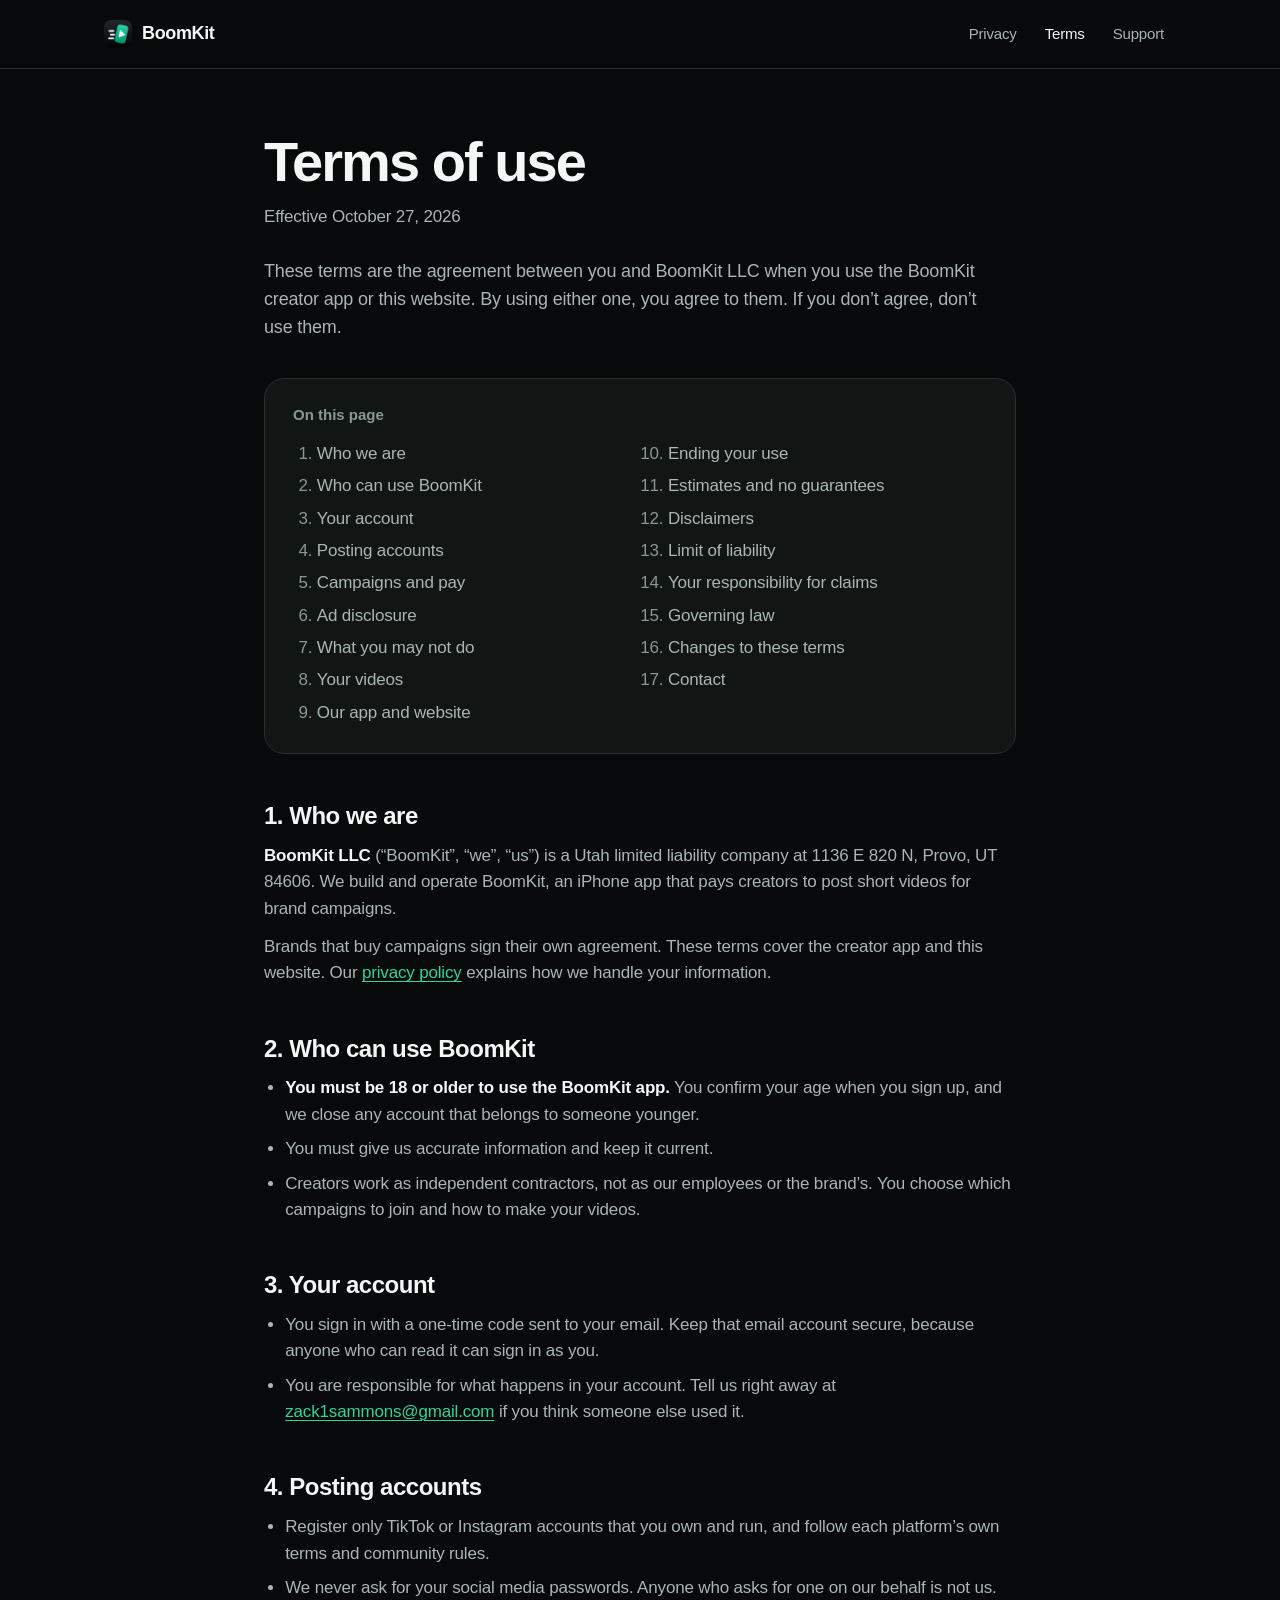
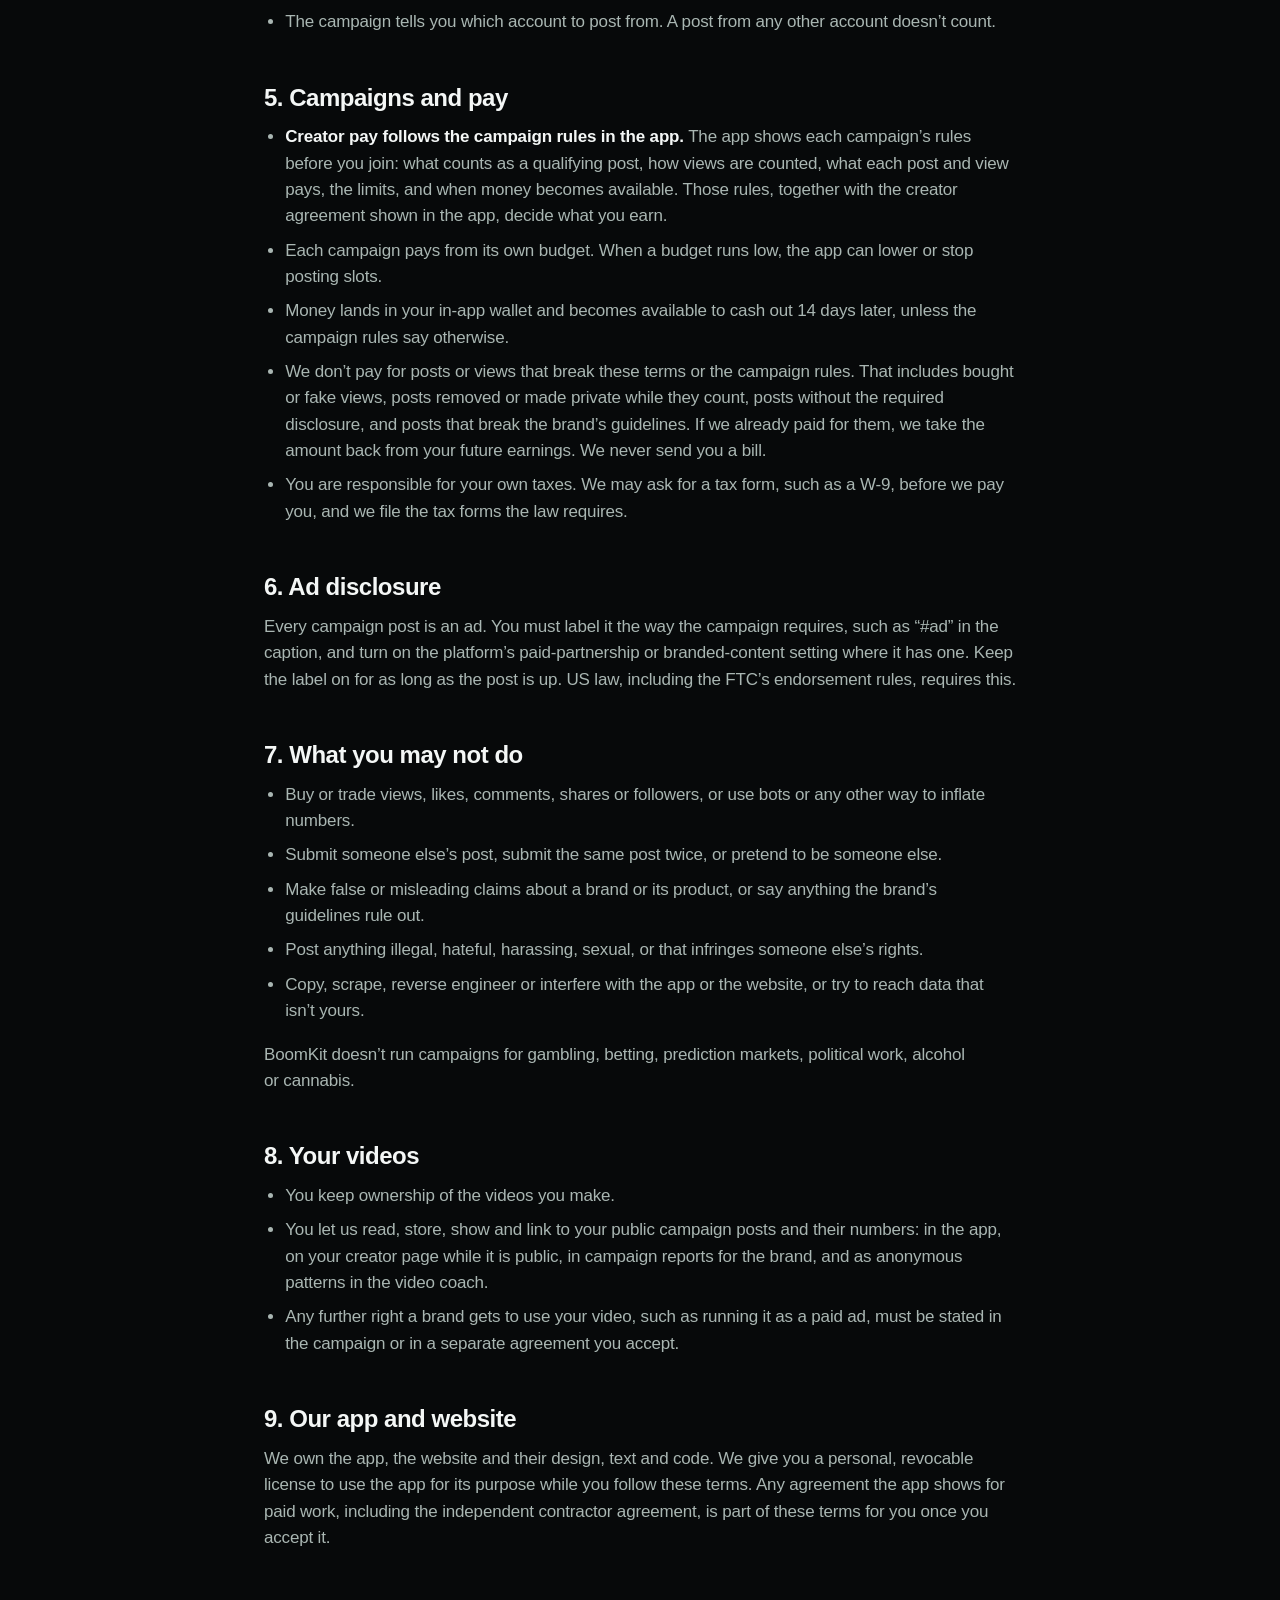
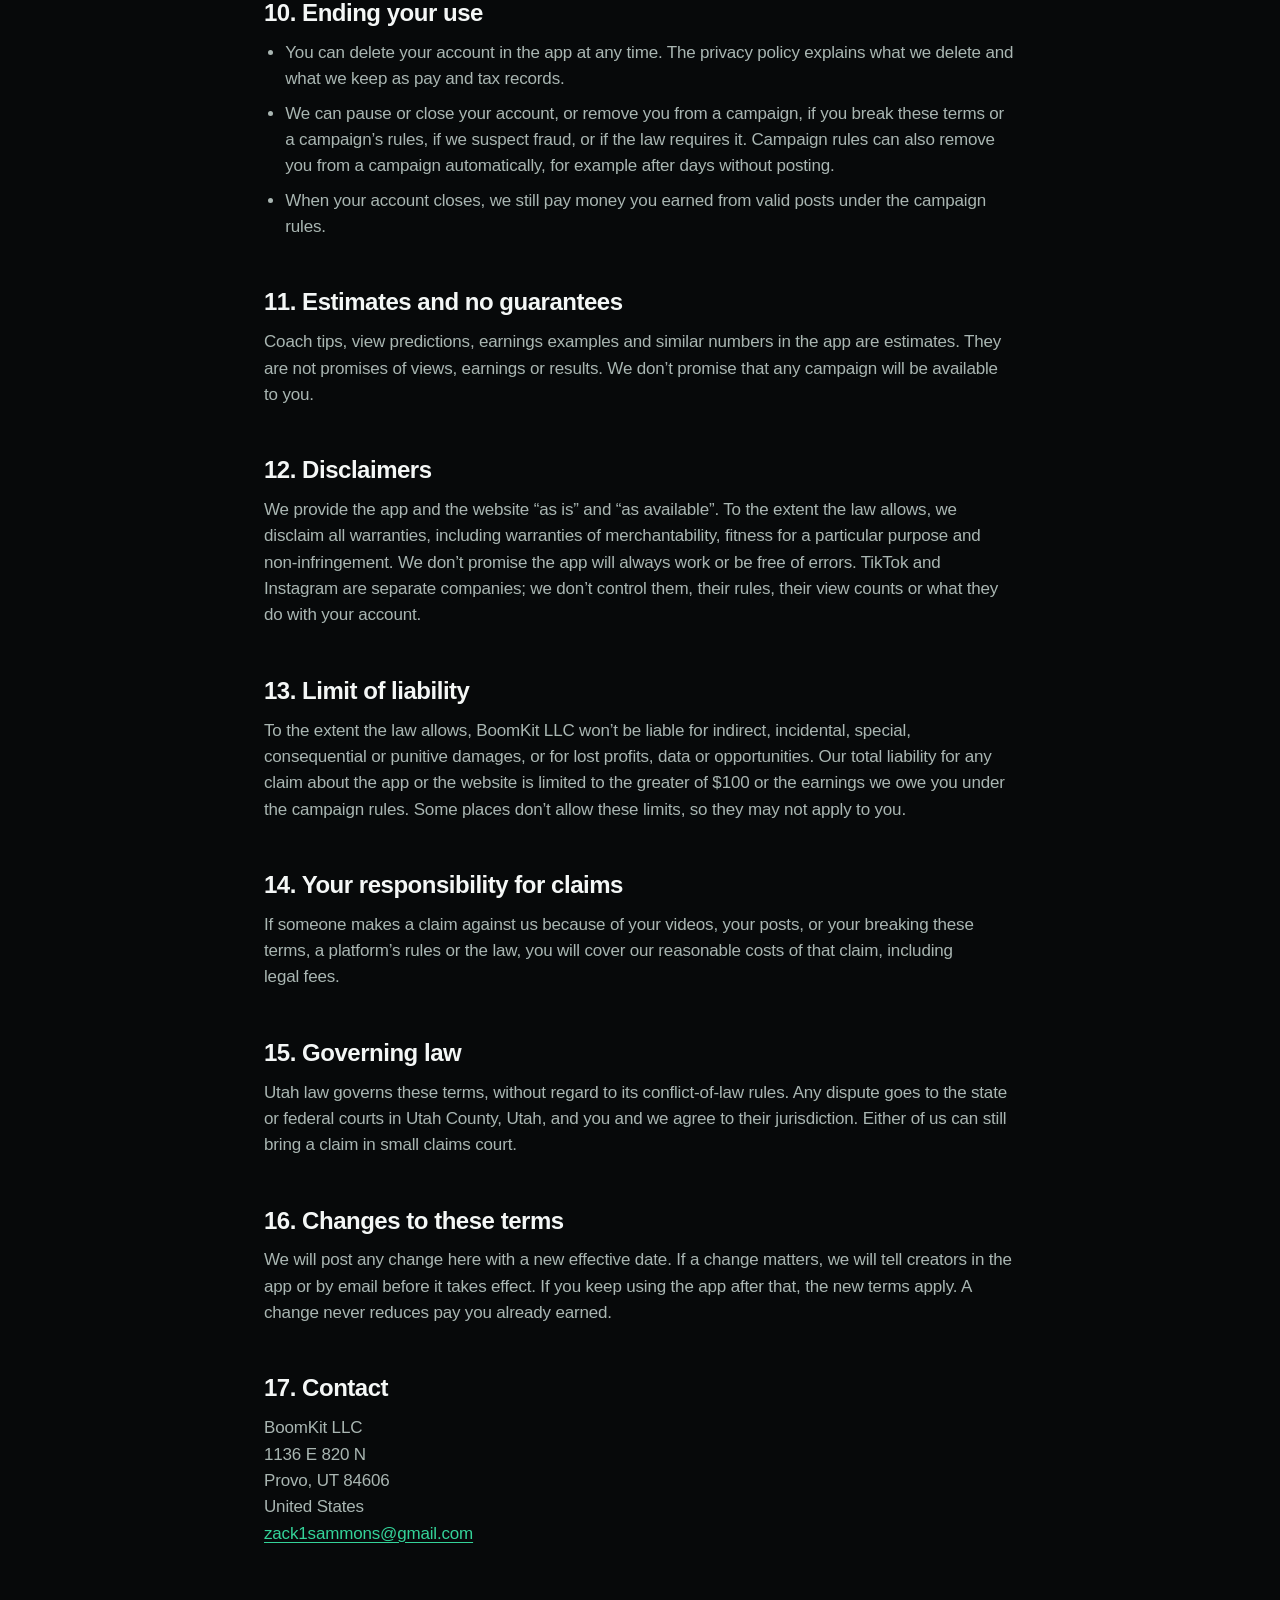
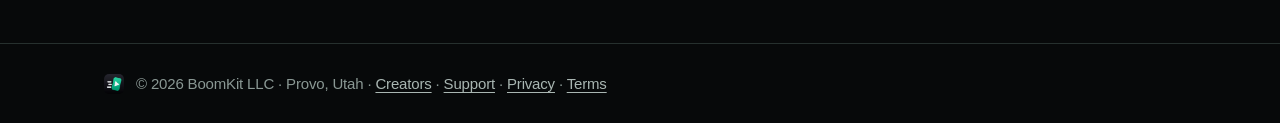
==== terms/index.html @ 900878e3 "BoomKit site: home, creators, support, privacy, terms BoomKit LLC's public pages for the BoomKit app" ====
<!doctype html>
<!--
  LAWYER REVIEW: a lawyer should review these terms of use before anyone relies on them.
  Adapted 2026-10-27 from the topazstudiosllc.com terms (drafted 2026-10-21 from PRODUCT-MODEL.md, PAY-SPEC.md and
  REST.md). Party: BoomKit LLC. Points to settle: the independent contractor agreement the app shows is still a
  placeholder (REST.md 3.5); the liability cap (section 13) and the Utah County venue (section 15) are placeholders.
-->
<html lang="en">
<head>
  <meta charset="utf-8">
  <meta name="viewport" content="width=device-width, initial-scale=1, viewport-fit=cover">
  <title>Terms of use: BoomKit</title>
  <meta name="description" content="Terms of use for the BoomKit creator app and this website, from BoomKit LLC.">
  <meta name="theme-color" content="#07090a">
  <meta name="color-scheme" content="dark">
  <link rel="canonical" href="https://zack1sammons-rgb.github.io/boomkit-site/terms/">
  <link rel="icon" href="../assets/boomkit-icon.png" type="image/png">
  <link rel="apple-touch-icon" href="../apple-touch-icon.png">
  <link rel="stylesheet" href="../assets/site.css">
  <script src="../assets/contact.js" defer></script>
</head>
<body>
  <a class="skip" href="#main">Skip to content</a>

  <header class="site-header">
    <div class="wrap">
      <a class="brand" href="../" translate="no">
        <img src="../assets/boomkit-icon.png" width="28" height="28" alt="">
        <span>BoomKit</span>
      </a>
      <nav aria-label="Main">
        <ul class="nav">
          <li class="nav-extra"><a href="../privacy/">Privacy</a></li>
          <li class="nav-extra"><a href="../terms/" aria-current="page">Terms</a></li>
          <li><a href="../support/">Support</a></li>
        </ul>
      </nav>
    </div>
  </header>

  <main id="main" class="legal">
    <div class="wrap">
      <h1>Terms of use</h1>
      <p class="effective">Effective October 27, 2026</p>
      <p class="summary">These terms are the agreement between you and BoomKit LLC when you use the BoomKit creator app or this website. By using either one, you agree to them. If you don’t agree, don’t use them.</p>

      <nav class="toc" aria-labelledby="toc-title">
        <h2 id="toc-title">On this page</h2>
        <ol>
          <li><a href="#who">Who we are</a></li>
          <li><a href="#age">Who can use BoomKit</a></li>
          <li><a href="#account">Your account</a></li>
          <li><a href="#posting">Posting accounts</a></li>
          <li><a href="#pay">Campaigns and pay</a></li>
          <li><a href="#disclosure">Ad disclosure</a></li>
          <li><a href="#rules">What you may not do</a></li>
          <li><a href="#content">Your videos</a></li>
          <li><a href="#ours">Our app and website</a></li>
          <li><a href="#ending">Ending your use</a></li>
          <li><a href="#estimates">Estimates and no guarantees</a></li>
          <li><a href="#disclaimer">Disclaimers</a></li>
          <li><a href="#liability">Limit of liability</a></li>
          <li><a href="#indemnity">Your responsibility for claims</a></li>
          <li><a href="#law">Governing law</a></li>
          <li><a href="#changes">Changes to these terms</a></li>
          <li><a href="#contact">Contact</a></li>
        </ol>
      </nav>

      <section id="who" aria-labelledby="who-title">
        <h2 id="who-title">1. Who we are</h2>
        <p><strong translate="no">BoomKit LLC</strong> (“BoomKit”, “we”, “us”) is a Utah limited liability company at 1136 E 820 N, Provo, UT 84606. We build and operate BoomKit, an iPhone app that pays creators to post short videos for brand campaigns.</p>
        <p>Brands that buy campaigns sign their own agreement. These terms cover the creator app and this website. Our <a href="../privacy/">privacy policy</a> explains how we handle your information.</p>
      </section>

      <section id="age" aria-labelledby="age-title">
        <h2 id="age-title">2. Who can use BoomKit</h2>
        <ul>
          <li><strong>You must be 18 or older to use the BoomKit app.</strong> You confirm your age when you sign up, and we close any account that belongs to someone younger.</li>
          <li>You must give us accurate information and keep it current.</li>
          <li>Creators work as independent contractors, not as our employees or the brand’s. You choose which campaigns to join and how to make your videos.</li>
        </ul>
      </section>

      <section id="account" aria-labelledby="account-title">
        <h2 id="account-title">3. Your account</h2>
        <ul>
          <li>You sign in with a one-time code sent to your email. Keep that email account secure, because anyone who can read it can sign in as you.</li>
          <li>You are responsible for what happens in your account. Tell us right away at <a data-email href="../support/">our support page</a> if you think someone else used it.</li>
        </ul>
      </section>

      <section id="posting" aria-labelledby="posting-title">
        <h2 id="posting-title">4. Posting accounts</h2>
        <ul>
          <li>Register only TikTok or Instagram accounts that you own and run, and follow each platform’s own terms and community rules.</li>
          <li>We never ask for your social media passwords. Anyone who asks for one on our behalf is not us.</li>
          <li>The campaign tells you which account to post from. A post from any other account doesn’t count.</li>
        </ul>
      </section>

      <section id="pay" aria-labelledby="pay-title">
        <h2 id="pay-title">5. Campaigns and pay</h2>
        <ul>
          <li><strong>Creator pay follows the campaign rules in the app.</strong> The app shows each campaign’s rules before you join: what counts as a qualifying post, how views are counted, what each post and view pays, the limits, and when money becomes available. Those rules, together with the creator agreement shown in the app, decide what you earn.</li>
          <li>Each campaign pays from its own budget. When a budget runs low, the app can lower or stop posting slots.</li>
          <li>Money lands in your in-app wallet and becomes available to cash out 14 days later, unless the campaign rules say otherwise.</li>
          <li>We don’t pay for posts or views that break these terms or the campaign rules. That includes bought or fake views, posts removed or made private while they count, posts without the required disclosure, and posts that break the brand’s guidelines. If we already paid for them, we take the amount back from your future earnings. We never send you a bill.</li>
          <li>You are responsible for your own taxes. We may ask for a tax form, such as a W-9, before we pay you, and we file the tax forms the law requires.</li>
        </ul>
      </section>

      <section id="disclosure" aria-labelledby="disclosure-title">
        <h2 id="disclosure-title">6. Ad disclosure</h2>
        <p>Every campaign post is an ad. You must label it the way the campaign requires, such as “#ad” in the caption, and turn on the platform’s paid-partnership or branded-content setting where it has one. Keep the label on for as long as the post is up. US law, including the FTC’s endorsement rules, requires this.</p>
      </section>

      <section id="rules" aria-labelledby="rules-title">
        <h2 id="rules-title">7. What you may not do</h2>
        <ul>
          <li>Buy or trade views, likes, comments, shares or followers, or use bots or any other way to inflate numbers.</li>
          <li>Submit someone else’s post, submit the same post twice, or pretend to be someone else.</li>
          <li>Make false or misleading claims about a brand or its product, or say anything the brand’s guidelines rule out.</li>
          <li>Post anything illegal, hateful, harassing, sexual, or that infringes someone else’s rights.</li>
          <li>Copy, scrape, reverse engineer or interfere with the app or the website, or try to reach data that isn’t yours.</li>
        </ul>
        <p>BoomKit doesn’t run campaigns for gambling, betting, prediction markets, political work, alcohol or cannabis.</p>
      </section>

      <section id="content" aria-labelledby="content-title">
        <h2 id="content-title">8. Your videos</h2>
        <ul>
          <li>You keep ownership of the videos you make.</li>
          <li>You let us read, store, show and link to your public campaign posts and their numbers: in the app, on your creator page while it is public, in campaign reports for the brand, and as anonymous patterns in the video coach.</li>
          <li>Any further right a brand gets to use your video, such as running it as a paid ad, must be stated in the campaign or in a separate agreement you accept.</li>
        </ul>
      </section>

      <section id="ours" aria-labelledby="ours-title">
        <h2 id="ours-title">9. Our app and website</h2>
        <p>We own the app, the website and their design, text and code. We give you a personal, revocable license to use the app for its purpose while you follow these terms. Any agreement the app shows for paid work, including the independent contractor agreement, is part of these terms for you once you accept it.</p>
      </section>

      <section id="ending" aria-labelledby="ending-title">
        <h2 id="ending-title">10. Ending your use</h2>
        <ul>
          <li>You can delete your account in the app at any time. The privacy policy explains what we delete and what we keep as pay and tax records.</li>
          <li>We can pause or close your account, or remove you from a campaign, if you break these terms or a campaign’s rules, if we suspect fraud, or if the law requires it. Campaign rules can also remove you from a campaign automatically, for example after days without posting.</li>
          <li>When your account closes, we still pay money you earned from valid posts under the campaign rules.</li>
        </ul>
      </section>

      <section id="estimates" aria-labelledby="estimates-title">
        <h2 id="estimates-title">11. Estimates and no guarantees</h2>
        <p>Coach tips, view predictions, earnings examples and similar numbers in the app are estimates. They are not promises of views, earnings or results. We don’t promise that any campaign will be available to you.</p>
      </section>

      <section id="disclaimer" aria-labelledby="disclaimer-title">
        <h2 id="disclaimer-title">12. Disclaimers</h2>
        <p>We provide the app and the website “as is” and “as available”. To the extent the law allows, we disclaim all warranties, including warranties of merchantability, fitness for a particular purpose and non-infringement. We don’t promise the app will always work or be free of errors. TikTok and Instagram are separate companies; we don’t control them, their rules, their view counts or what they do with your account.</p>
      </section>

      <section id="liability" aria-labelledby="liability-title">
        <h2 id="liability-title">13. Limit of liability</h2>
        <p>To the extent the law allows, BoomKit LLC won’t be liable for indirect, incidental, special, consequential or punitive damages, or for lost profits, data or opportunities. Our total liability for any claim about the app or the website is limited to the greater of $100 or the earnings we owe you under the campaign rules. Some places don’t allow these limits, so they may not apply to you.</p>
      </section>

      <section id="indemnity" aria-labelledby="indemnity-title">
        <h2 id="indemnity-title">14. Your responsibility for claims</h2>
        <p>If someone makes a claim against us because of your videos, your posts, or your breaking these terms, a platform’s rules or the law, you will cover our reasonable costs of that claim, including legal fees.</p>
      </section>

      <section id="law" aria-labelledby="law-title">
        <h2 id="law-title">15. Governing law</h2>
        <p>Utah law governs these terms, without regard to its conflict-of-law rules. Any dispute goes to the state or federal courts in Utah County, Utah, and you and we agree to their jurisdiction. Either of us can still bring a claim in small claims court.</p>
      </section>

      <section id="changes" aria-labelledby="changes-title">
        <h2 id="changes-title">16. Changes to these terms</h2>
        <p>We will post any change here with a new effective date. If a change matters, we will tell creators in the app or by email before it takes effect. If you keep using the app after that, the new terms apply. A change never reduces pay you already earned.</p>
      </section>

      <section id="contact" aria-labelledby="contact-title">
        <h2 id="contact-title">17. Contact</h2>
        <p><span translate="no">BoomKit LLC</span><br>1136 E 820 N<br>Provo, UT 84606<br>United States<br><a data-email data-subject="BoomKit privacy" href="../support/">our support page</a></p>
      </section>
    </div>
  </main>

  <footer class="site-footer">
    <div class="wrap">
      <img src="../assets/boomkit-icon.png" width="20" height="20" alt="">
      <p><span class="nowrap">© 2026 <span translate="no">BoomKit LLC</span></span> <span class="nowrap">· Provo, Utah</span> <span class="nowrap">· <a href="../creators/">Creators</a> · <a href="../support/">Support</a> · <a href="../privacy/">Privacy</a> · <a href="../terms/" aria-current="page">Terms</a></span></p>
    </div>
  </footer>
</body>
</html>
---- assets/site.css ----
/* BoomKit. One stylesheet for every page. Dark only, matching the app (near-black canvas, the icon green). */

:root {
  color-scheme: dark;

  --bg: #07090a;
  --surface: #111615;
  --surface-2: #171d1c;
  --line: #26302e;
  --ink: #f4f7f6;
  --ink-2: #a9b6b2;
  --mute: #8a9894;
  --accent: #34d399;
  --accent-hover: #6ee7b7;
  --accent-ink: #04140b;

  --font: -apple-system, BlinkMacSystemFont, "SF Pro Text", "Segoe UI", Roboto, "Helvetica Neue", Arial, sans-serif;
  --font-display: -apple-system, BlinkMacSystemFont, "SF Pro Display", "Segoe UI", Roboto, "Helvetica Neue", Arial, sans-serif;

  /* Motion tokens, from the animate skill */
  --ease-out: cubic-bezier(0.23, 1, 0.32, 1);

  /* Radius system: controls are pills, panels are 20px */
  --r-panel: 20px;
  --r-pill: 999px;

  --gutter: max(16px, env(safe-area-inset-left, 0px));
  --gutter-r: max(16px, env(safe-area-inset-right, 0px));
}

*,
*::before,
*::after { box-sizing: border-box; }

html {
  -webkit-text-size-adjust: 100%;
  -webkit-tap-highlight-color: transparent;
  background: var(--bg);
}

@media (prefers-reduced-motion: no-preference) {
  html { scroll-behavior: smooth; }
}

body {
  margin: 0;
  background: var(--bg);
  color: var(--ink);
  font-family: var(--font);
  font-size: 17px;
  line-height: 1.55;
  letter-spacing: -0.01em;
  -webkit-font-smoothing: antialiased;
  -moz-osx-font-smoothing: grayscale;
  overflow-wrap: break-word;
}

h1, h2, h3 {
  font-family: var(--font-display);
  color: var(--ink);
  text-wrap: balance;
  margin: 0;
}

p { margin: 0; text-wrap: pretty; }

img, svg { display: block; max-width: 100%; }

a { color: var(--accent); text-decoration-thickness: 1px; text-underline-offset: 3px; }

a,
button {
  touch-action: manipulation;
  transition: color 150ms ease, background-color 150ms ease, border-color 150ms ease;
}

:focus-visible {
  outline: 2px solid var(--accent);
  outline-offset: 3px;
  border-radius: 6px;
}

[id] { scroll-margin-top: 24px; }

.skip {
  position: absolute;
  left: 16px;
  top: -100px;
  z-index: 10;
  background: var(--accent);
  color: var(--accent-ink);
  padding: 10px 16px;
  border-radius: var(--r-pill);
  font-weight: 600;
  text-decoration: none;
}
.skip:focus { top: 12px; }

.wrap {
  width: 100%;
  max-width: 1120px;
  margin: 0 auto;
  padding-left: max(24px, var(--gutter));
  padding-right: max(24px, var(--gutter-r));
}

.nowrap { white-space: nowrap; }

/* Header */

.site-header {
  padding-top: env(safe-area-inset-top, 0px);
  border-bottom: 1px solid var(--line);
}
.site-header .wrap {
  display: flex;
  align-items: center;
  justify-content: space-between;
  gap: 16px;
  min-height: 68px;
}

.brand {
  display: inline-flex;
  align-items: center;
  gap: 10px;
  color: var(--ink);
  text-decoration: none;
  font-family: var(--font-display);
  font-weight: 700;
  font-size: 18px;
  letter-spacing: -0.02em;
  min-width: 0;
  -webkit-user-select: none;
  user-select: none;
}
.brand svg { width: 28px; height: 28px; flex: none; }

.nav {
  display: flex;
  align-items: center;
  gap: 4px;
  margin: 0;
  padding: 0;
  list-style: none;
}
.nav a {
  display: inline-flex;
  align-items: center;
  min-height: 44px;
  padding: 0 12px;
  border-radius: var(--r-pill);
  color: var(--ink-2);
  text-decoration: none;
  font-size: 15px;
  font-weight: 500;
  -webkit-user-select: none;
  user-select: none;
}
.nav a[aria-current="page"] { color: var(--ink); }

/* Buttons */

.btn {
  display: inline-flex;
  align-items: center;
  justify-content: center;
  gap: 8px;
  min-height: 48px;
  padding: 0 22px;
  border-radius: var(--r-pill);
  border: 1px solid transparent;
  font-family: var(--font);
  font-size: 16px;
  font-weight: 600;
  letter-spacing: -0.01em;
  text-decoration: none;
  white-space: nowrap;
  -webkit-user-select: none;
  user-select: none;
  transition: background-color 150ms ease, border-color 150ms ease, color 150ms ease, transform 160ms var(--ease-out);
}
/* Press feedback: quick on the way down, a little slower on release (asymmetric, per review-animations) */
.btn:active { transform: scale(0.97); transition-duration: 100ms; }
.nav a:active { color: var(--ink); background: var(--surface-2); }
a:where(:not(.btn, .brand, .skip)):active { color: var(--accent-hover); }

.btn-primary { background: var(--accent); color: var(--accent-ink); }
.btn-quiet { background: transparent; color: var(--ink); border-color: var(--line); }

@media (hover: hover) and (pointer: fine) {
  a:hover { color: var(--accent-hover); }
  .nav a:hover { color: var(--ink); background: var(--surface-2); }
  .btn-primary:hover { background: var(--accent-hover); color: var(--accent-ink); }
  .btn-quiet:hover { border-color: var(--mute); color: var(--ink); }
  .brand:hover { color: var(--ink); }
}

@media (prefers-reduced-motion: reduce) {
  .btn:active { transform: none; }
}

/* Home: hero */

.hero { padding: 72px 0 88px; }
.hero .wrap {
  display: grid;
  grid-template-columns: minmax(0, 1.3fr) minmax(0, 0.7fr);
  align-items: center;
  gap: 48px;
}
.hero h1 {
  font-size: clamp(40px, 5.4vw, 72px);
  line-height: 1.02;
  letter-spacing: -0.04em;
  font-weight: 700;
}
.hero .lede {
  margin-top: 24px;
  max-width: 34ch;
  font-size: clamp(18px, 1.6vw, 21px);
  line-height: 1.5;
  color: var(--ink-2);
}
.hero .actions { margin-top: 36px; display: flex; flex-wrap: wrap; gap: 12px; }

.gem-stage {
  position: relative;
  aspect-ratio: 1 / 1;
  border-radius: var(--r-panel);
  background:
    radial-gradient(60% 60% at 50% 42%, rgba(52, 211, 153, 0.14), rgba(52, 211, 153, 0) 70%),
    var(--surface);
  border: 1px solid var(--line);
  display: grid;
  place-items: center;
}
.gem-stage svg { width: 56%; height: auto; }

/* Home: sections */

.section { padding: 88px 0; border-top: 1px solid var(--line); }
.section h2 {
  font-size: clamp(30px, 3.6vw, 44px);
  line-height: 1.08;
  letter-spacing: -0.03em;
  font-weight: 700;
}
.section .intro { margin-top: 16px; max-width: 62ch; color: var(--ink-2); font-size: 18px; }

.services {
  margin: 48px 0 0;
  padding: 0;
  list-style: none;
  display: grid;
  grid-template-columns: repeat(2, minmax(0, 1fr));
  gap: 0 48px;
}
.services li { padding: 22px 0; border-top: 1px solid var(--line); }
.services h3 { font-size: 19px; letter-spacing: -0.015em; font-weight: 600; }
.services p { margin-top: 6px; color: var(--ink-2); }

.product {
  display: grid;
  grid-template-columns: auto minmax(0, 1fr);
  gap: 40px;
  align-items: start;
  padding: 40px;
  border-radius: var(--r-panel);
  background: var(--surface);
  border: 1px solid var(--line);
}
.product img {
  width: 128px;
  height: 128px;
  border-radius: 29px;
}
.product p { margin-top: 14px; max-width: 58ch; color: var(--ink-2); font-size: 18px; }
.product .actions { margin-top: 28px; display: flex; flex-wrap: wrap; gap: 12px; }

.contact-grid {
  display: grid;
  grid-template-columns: minmax(0, 1fr) minmax(0, 1fr);
  gap: 48px;
  margin-top: 40px;
}
.contact-grid h3 {
  font-size: 15px;
  font-weight: 600;
  color: var(--mute);
  letter-spacing: 0;
}
.contact-big {
  margin-top: 8px;
  font-family: var(--font-display);
  font-size: clamp(22px, 2.6vw, 30px);
  font-weight: 600;
  letter-spacing: -0.02em;
  line-height: 1.25;
}
.contact-big a { color: var(--ink); text-decoration: underline; text-decoration-color: var(--accent); }
address { font-style: normal; }
.contact-gap { margin-top: 36px; }
.contact-address { margin-top: 8px; font-size: 18px; line-height: 1.55; color: var(--ink); }
.contact-note { margin-top: 12px; color: var(--ink-2); max-width: 46ch; }

.facts {
  margin: 8px 0 0;
  display: grid;
  grid-template-columns: max-content minmax(0, 1fr);
  gap: 10px 24px;
}
.facts dt { color: var(--mute); }
.facts dd { margin: 0; color: var(--ink); font-variant-numeric: tabular-nums; }

/* Footer */

.site-footer {
  border-top: 1px solid var(--line);
  padding: 28px 0 calc(28px + env(safe-area-inset-bottom, 0px));
  color: var(--mute);
  font-size: 15px;
}
.site-footer .wrap {
  display: flex;
  align-items: center;
  gap: 12px;
  flex-wrap: wrap;
}
.site-footer svg { width: 20px; height: 20px; flex: none; }
.site-footer a { color: var(--ink-2); }

/* Legal pages */

.legal { padding: 64px 0 96px; }
.legal .wrap { max-width: 800px; }
.legal h1 {
  font-size: clamp(36px, 5vw, 56px);
  line-height: 1.05;
  letter-spacing: -0.035em;
  font-weight: 700;
}
.legal .effective { margin-top: 12px; color: var(--ink-2); font-weight: 500; }
.legal .summary { margin-top: 28px; font-size: 18px; color: var(--ink-2); }

.toc {
  margin-top: 36px;
  padding: 24px 28px;
  border-radius: var(--r-panel);
  background: var(--surface);
  border: 1px solid var(--line);
}
.toc h2 { font-size: 15px; font-weight: 600; color: var(--mute); letter-spacing: 0; }
.toc ol {
  margin: 12px 0 0;
  padding-left: 1.4em;
  columns: 2;
  column-gap: 32px;
  color: var(--mute);
  font-variant-numeric: tabular-nums;
}
.toc li { break-inside: avoid; padding: 3px 0; }
.toc a { color: var(--ink-2); text-decoration: none; }

.legal section { margin-top: 48px; }
.legal section h2 {
  font-size: 24px;
  line-height: 1.2;
  letter-spacing: -0.02em;
  font-weight: 700;
}
.legal section h3 { margin-top: 24px; font-size: 18px; font-weight: 600; letter-spacing: -0.01em; }
.legal section p,
.legal section ul { margin-top: 12px; color: var(--ink-2); }
.legal section ul { padding-left: 1.25em; }
.legal section li { margin-top: 8px; }
.legal strong { color: var(--ink); font-weight: 600; }

@media (hover: hover) and (pointer: fine) {
  .toc a:hover { color: var(--accent-hover); }
}

/* Phone and tablet */

@media (max-width: 860px) {
  .hero { padding: 48px 0 64px; }
  .hero .wrap { grid-template-columns: 1fr; gap: 40px; }
  .gem-stage { aspect-ratio: 16 / 9; }
  .gem-stage svg { width: 30%; }
  .section { padding: 64px 0; }
  .services { grid-template-columns: 1fr; }
  .product { grid-template-columns: 1fr; gap: 24px; padding: 28px; }
  .product img { width: 96px; height: 96px; border-radius: 22px; }
  .contact-grid { grid-template-columns: 1fr; gap: 36px; }
  .toc ol { columns: 1; }
}

@media (max-width: 520px) {
  .wrap { padding-left: var(--gutter); padding-right: var(--gutter-r); }
  .brand { font-size: 17px; }
  .brand svg { width: 24px; height: 24px; }
  .nav a { padding: 0 9px; font-size: 15px; }
  .nav .nav-extra { display: none; }
  .hero .actions .btn { flex: 1 1 auto; }
  .product { padding: 22px; }
  .facts { grid-template-columns: 1fr; gap: 2px; }
  .facts dd { margin-bottom: 10px; }
  .toc { padding: 20px; }
}

/* ------------------------------------------------------------------------------------------------
   Creators page (/creators/) and its thanks page. Added 2026-10-22.
   Radius rule for these pages: controls (buttons, inputs, selects) are pills, panels are 20px,
   tiles inside a panel are 12px.
   ------------------------------------------------------------------------------------------------ */

:root {
  --err: #ff8f85;
  --r-tile: 12px;
}

.sr-only {
  position: absolute;
  width: 1px;
  height: 1px;
  padding: 0;
  margin: -1px;
  overflow: hidden;
  clip: rect(0, 0, 0, 0);
  white-space: nowrap;
  border: 0;
}

.nav a.nav-cta {
  margin-left: 4px;
  padding: 0 18px;
  color: var(--accent-ink);
  background: var(--accent);
  font-weight: 600;
}
.nav a.nav-cta:active { color: var(--accent-ink); background: var(--accent-hover); }
@media (hover: hover) and (pointer: fine) {
  .nav a.nav-cta:hover { color: var(--accent-ink); background: var(--accent-hover); }
}

/* Hero */

.c-hero { padding: 64px 0 80px; }
.c-hero .wrap {
  display: grid;
  grid-template-columns: minmax(0, 1.35fr) minmax(0, 0.65fr);
  align-items: center;
  gap: 56px;
}
.c-hero h1 {
  font-size: clamp(44px, 6.2vw, 84px);
  line-height: 1;
  letter-spacing: -0.045em;
  font-weight: 700;
}
.c-hero .lede {
  margin-top: 22px;
  max-width: 36ch;
  font-size: clamp(18px, 1.6vw, 21px);
  line-height: 1.5;
  color: var(--ink-2);
}
.paylines {
  margin: 28px 0 0;
  padding: 0;
  list-style: none;
  display: grid;
  gap: 10px;
  max-width: 40ch;
}
.paylines li {
  padding-left: 16px;
  border-left: 2px solid var(--accent);
  color: var(--ink-2);
  font-size: 18px;
  line-height: 1.45;
}
.paylines strong {
  display: block;
  color: var(--ink);
  font-family: var(--font-display);
  font-size: clamp(21px, 2vw, 25px);
  font-weight: 700;
  letter-spacing: -0.02em;
  font-variant-numeric: tabular-nums;
}
.c-hero .actions { margin-top: 32px; display: flex; flex-wrap: wrap; gap: 12px; }

.c-hero-art {
  aspect-ratio: 4 / 5;
  border-radius: var(--r-panel);
  border: 1px solid var(--line);
  background:
    radial-gradient(70% 55% at 50% 40%, rgba(52, 211, 153, 0.18), rgba(52, 211, 153, 0) 70%),
    var(--surface);
  display: grid;
  place-content: center;
  justify-items: center;
  gap: 18px;
  padding: 32px;
  text-align: center;
}
.c-hero-art img { width: 132px; height: 132px; border-radius: 30px; }
.c-hero-art p { color: var(--ink-2); font-size: 15px; max-width: 20ch; }

@media (prefers-reduced-motion: no-preference) {
  .c-hero-copy > *,
  .c-hero-art {
    animation: c-rise 300ms var(--ease-out) both;
  }
  .c-hero-copy > :nth-child(2) { animation-delay: 40ms; }
  .c-hero-copy > :nth-child(3) { animation-delay: 80ms; }
  .c-hero-copy > :nth-child(4) { animation-delay: 120ms; }
  .c-hero-art { animation-name: c-settle; animation-delay: 60ms; }
}
@media (prefers-reduced-motion: reduce) {
  .c-hero-copy > *,
  .c-hero-art { animation: c-fade 200ms ease both; }
}
@keyframes c-rise { from { opacity: 0; transform: translateY(8px); } }
@keyframes c-settle { from { opacity: 0; transform: scale(0.97); } }
@keyframes c-fade { from { opacity: 0; } }

/* How it works */

.c-split {
  display: grid;
  grid-template-columns: minmax(0, 0.8fr) minmax(0, 1.2fr);
  gap: 48px;
  align-items: start;
}
.c-split .intro { max-width: 34ch; }

.steps {
  margin: 0;
  padding: 0;
  list-style: none;
  counter-reset: step;
}
.steps li {
  counter-increment: step;
  display: grid;
  grid-template-columns: 44px minmax(0, 1fr);
  column-gap: 16px;
  padding: 22px 0;
  border-top: 1px solid var(--line);
}
.steps li:first-child { border-top: 0; padding-top: 4px; }
.steps li::before {
  content: counter(step);
  grid-row: span 2;
  width: 36px;
  height: 36px;
  border-radius: var(--r-pill);
  display: grid;
  place-items: center;
  background: var(--surface-2);
  border: 1px solid var(--line);
  color: var(--accent);
  font-family: var(--font-display);
  font-weight: 700;
  font-size: 16px;
  font-variant-numeric: tabular-nums;
}
.steps h3 { font-size: 20px; letter-spacing: -0.015em; font-weight: 600; padding-top: 4px; }
.steps p { margin-top: 6px; color: var(--ink-2); max-width: 54ch; }

/* The pay */

.pay-grid {
  margin-top: 40px;
  display: grid;
  grid-template-columns: repeat(12, minmax(0, 1fr));
  gap: 16px;
}
.cell {
  min-width: 0;
  padding: 28px;
  border-radius: var(--r-panel);
  background: var(--surface);
  border: 1px solid var(--line);
}
.cell h3 { font-size: 21px; letter-spacing: -0.02em; font-weight: 700; }
.cell > p { margin-top: 10px; color: var(--ink-2); }
.cell .fine,
.fine { margin-top: 16px; color: var(--mute); font-size: 15px; line-height: 1.5; }

.pay-daily { grid-column: span 7; }
.pay-tiers { grid-column: span 5; }
.pay-views { grid-column: span 7; }
.pay-example { grid-column: span 5; }
.pay-when { grid-column: span 12; background: transparent; }

.ladder {
  margin: 22px 0 0;
  padding: 0;
  list-style: none;
  display: grid;
  grid-template-columns: repeat(7, minmax(0, 1fr));
  align-items: end;
  gap: 6px;
}
.ladder li {
  display: flex;
  flex-direction: column;
  justify-content: space-between;
  gap: 8px;
  min-width: 0;
  padding: 10px 8px;
  border-radius: var(--r-tile);
  background: var(--surface-2);
  border: 1px solid var(--line);
}
/* Each step is taller than the last: daily pay climbs from $5.00 to $6.00 */
.ladder li:nth-child(1) { min-height: 76px; }
.ladder li:nth-child(2) { min-height: 80px; }
.ladder li:nth-child(3) { min-height: 84px; }
.ladder li:nth-child(4) { min-height: 88px; }
.ladder li:nth-child(5) { min-height: 94px; }
.ladder li:nth-child(6) { min-height: 100px; }
.ladder li:nth-child(7) { min-height: 108px; }
.ladder-day { color: var(--mute); font-size: 13px; line-height: 1.2; white-space: nowrap; }
.ladder-amt {
  color: var(--ink);
  font-family: var(--font-display);
  font-weight: 600;
  font-size: 16px;
  letter-spacing: -0.02em;
  font-variant-numeric: tabular-nums;
}
.ladder .ladder-top { background: var(--accent); border-color: var(--accent); }
.ladder .ladder-top .ladder-day { color: var(--accent-ink); }
.ladder .ladder-top .ladder-amt { color: var(--accent-ink); font-weight: 700; }

.tiers {
  margin-top: 18px;
  width: 100%;
  border-collapse: collapse;
  font-variant-numeric: tabular-nums;
}
.tiers th,
.tiers td { padding: 9px 0; text-align: left; font-weight: 500; }
.tiers thead th { color: var(--mute); font-size: 14px; font-weight: 500; padding-top: 0; }
.tiers tbody th { color: var(--ink); font-weight: 600; }
.tiers td { color: var(--ink-2); }
.tiers tbody tr { border-top: 1px solid var(--line); }
.tiers td:last-child,
.tiers thead th:last-child { text-align: right; }

.rates { margin: 18px 0 0; display: grid; gap: 0; }
.rates div {
  display: grid;
  grid-template-columns: minmax(0, 0.9fr) minmax(0, 1.1fr);
  gap: 16px;
  align-items: baseline;
  padding: 12px 0;
  border-top: 1px solid var(--line);
}
.rates div:first-child { border-top: 0; padding-top: 4px; }
.rates dt {
  color: var(--ink);
  font-family: var(--font-display);
  font-weight: 700;
  font-size: 20px;
  letter-spacing: -0.02em;
  font-variant-numeric: tabular-nums;
}
.rates dd { margin: 0; color: var(--ink-2); }

.pay-example {
  background:
    radial-gradient(90% 70% at 100% 0%, rgba(52, 211, 153, 0.16), rgba(52, 211, 153, 0) 70%),
    var(--surface-2);
  border-color: rgba(52, 211, 153, 0.32);
  display: flex;
  flex-direction: column;
}
.example-label { margin-top: 20px; color: var(--mute); font-size: 15px; }
.example-views {
  margin-top: 2px;
  font-family: var(--font-display);
  font-size: 30px;
  font-weight: 700;
  letter-spacing: -0.03em;
  font-variant-numeric: tabular-nums;
}
.example-range {
  display: block;
  width: 100%;
  height: 44px;
  margin: 6px 0 0;
  accent-color: var(--accent);
  cursor: pointer;
  touch-action: pan-y;
}
.example-range:disabled { cursor: default; opacity: 0.6; }
.example-range:focus-visible { outline-offset: 2px; border-radius: var(--r-pill); }
.example-pay {
  margin-top: 8px;
  display: flex;
  align-items: baseline;
  justify-content: space-between;
  gap: 12px;
  padding-top: 14px;
  border-top: 1px solid var(--line);
}
.example-pay-label { color: var(--ink-2); }
#example-pay-out {
  color: var(--accent);
  font-family: var(--font-display);
  font-size: 34px;
  font-weight: 700;
  letter-spacing: -0.03em;
  font-variant-numeric: tabular-nums;
}
.pay-example .fine:last-child { margin-top: auto; padding-top: 16px; }

.when {
  margin: 18px 0 0;
  display: grid;
  grid-template-columns: repeat(3, minmax(0, 1fr));
  gap: 24px;
}
.when dt {
  color: var(--accent);
  font-family: var(--font-display);
  font-weight: 700;
  font-size: 22px;
  letter-spacing: -0.02em;
}
.when dd { margin: 6px 0 0; color: var(--ink-2); max-width: 32ch; }

.pay-note { margin-top: 20px; max-width: 70ch; color: var(--mute); font-size: 15px; }

/* Who it's for */

.fit {
  margin: 36px 0 0;
  padding: 0;
  list-style: none;
  display: grid;
  grid-template-columns: repeat(4, minmax(0, 1fr));
  gap: 0 32px;
}
.fit li { padding-top: 20px; border-top: 2px solid var(--accent); }
.fit h3 { font-size: 21px; letter-spacing: -0.02em; font-weight: 700; }
.fit p { margin-top: 8px; color: var(--ink-2); }

/* FAQ */

.faq { margin-top: 28px; max-width: 860px; border-top: 1px solid var(--line); }
.faq details { border-bottom: 1px solid var(--line); }
.faq summary {
  list-style: none;
  display: flex;
  align-items: center;
  justify-content: space-between;
  gap: 16px;
  min-height: 64px;
  padding: 14px 0;
  cursor: pointer;
  font-family: var(--font-display);
  font-size: 19px;
  font-weight: 600;
  letter-spacing: -0.015em;
  -webkit-user-select: none;
  user-select: none;
  touch-action: manipulation;
}
.faq summary::-webkit-details-marker { display: none; }
.faq summary::after {
  content: "";
  flex: none;
  width: 9px;
  height: 9px;
  margin-right: 6px;
  border-right: 2px solid var(--mute);
  border-bottom: 2px solid var(--mute);
  transform: translateY(-3px) rotate(45deg);
  transition: transform 200ms var(--ease-out), border-color 150ms ease;
}
.faq details[open] summary::after { transform: translateY(2px) rotate(-135deg); }
.faq summary:focus-visible { outline-offset: 4px; }
.faq-body { padding: 0 0 22px; max-width: 64ch; color: var(--ink-2); }
@media (hover: hover) and (pointer: fine) {
  .faq summary:hover::after { border-color: var(--ink); }
}
@media (prefers-reduced-motion: reduce) {
  .faq summary::after { transition: border-color 150ms ease; }
}

/* Apply */

.apply {
  display: grid;
  grid-template-columns: minmax(0, 0.75fr) minmax(0, 1.25fr);
  gap: 56px;
  align-items: start;
}
.apply-copy h3 { margin-top: 32px; font-size: 15px; font-weight: 600; color: var(--mute); letter-spacing: 0; }
.next {
  margin: 10px 0 0;
  padding-left: 1.3em;
  color: var(--ink-2);
  display: grid;
  gap: 8px;
}
.next li::marker { color: var(--accent); font-weight: 600; }

.apply-form {
  padding: 32px;
  border-radius: var(--r-panel);
  background: var(--surface);
  border: 1px solid var(--line);
}
.form-grid {
  display: grid;
  grid-template-columns: repeat(2, minmax(0, 1fr));
  gap: 22px 18px;
}
.span-2 { grid-column: 1 / -1; }
.field { display: grid; gap: 8px; min-width: 0; align-content: start; }
.field > label,
.field-group legend {
  color: var(--ink);
  font-size: 16px;
  font-weight: 600;
}
.opt { color: var(--mute); font-weight: 500; }
.hint { color: var(--mute); font-size: 15px; line-height: 1.45; }

.apply-form input[type="text"],
.apply-form input[type="email"],
.apply-form input[type="tel"],
.apply-form input[type="url"],
.apply-form select {
  width: 100%;
  min-width: 0;
  height: 52px;
  padding: 0 20px;
  border-radius: var(--r-pill);
  border: 1px solid #63636c; /* 3:1 against the panel, WCAG 1.4.11 */
  background-color: var(--bg);
  color: var(--ink);
  font: inherit;
  font-size: 17px; /* 16px or more stops iOS from zooming on focus */
  letter-spacing: -0.01em;
  transition: border-color 150ms ease, background-color 150ms ease;
}
.apply-form input::placeholder { color: #8a8a93; opacity: 1; }
.apply-form input:focus-visible,
.apply-form select:focus-visible {
  outline: 2px solid var(--accent);
  outline-offset: 2px;
  border-color: var(--accent);
  border-radius: var(--r-pill);
}
.apply-form [aria-invalid="true"] { border-color: var(--err); }
@media (hover: hover) and (pointer: fine) {
  .apply-form input:not([type="checkbox"]):hover,
  .apply-form select:hover { border-color: #85858f; }
  .apply-form [aria-invalid="true"]:hover { border-color: var(--err); }
}

.select { position: relative; }
.select select {
  -webkit-appearance: none;
  appearance: none;
  padding-right: 48px;
  cursor: pointer;
}
.select select:invalid { color: #8a8a93; }
.select option { background-color: var(--surface); color: var(--ink); }
.select::after {
  content: "";
  position: absolute;
  right: 22px;
  top: 50%;
  width: 8px;
  height: 8px;
  margin-top: -6px;
  border-right: 2px solid var(--mute);
  border-bottom: 2px solid var(--mute);
  transform: rotate(45deg);
  pointer-events: none;
}

.field-group {
  margin: 0;
  padding: 0;
  border: 0;
  min-width: 0;
  display: grid;
  gap: 8px;
}
.field-group legend { padding: 0; }
.pair {
  margin-top: 4px;
  display: grid;
  grid-template-columns: repeat(2, minmax(0, 1fr));
  gap: 18px;
}
.pair .field > label { font-weight: 500; color: var(--ink-2); }

.check {
  display: flex;
  align-items: center;
  gap: 14px;
  min-height: 48px;
  cursor: pointer;
  font-size: 17px;
  font-weight: 600;
  -webkit-user-select: none;
  user-select: none;
}
.check input {
  flex: none;
  width: 24px;
  height: 24px;
  margin: 0;
  accent-color: var(--accent);
  cursor: pointer;
}
.check input[aria-invalid="true"] { outline: 2px solid var(--err); outline-offset: 2px; }

.field-error {
  color: var(--err);
  font-size: 15px;
  line-height: 1.45;
  transition: opacity 160ms var(--ease-out), transform 160ms var(--ease-out);
}
@starting-style {
  .field-error { opacity: 0; transform: translateY(-4px); }
}
@media (prefers-reduced-motion: reduce) {
  .field-error { transition: opacity 160ms ease; }
  @starting-style {
    .field-error { transform: none; }
  }
}

.submit-row {
  margin-top: 28px;
  padding-top: 24px;
  border-top: 1px solid var(--line);
  display: flex;
  flex-wrap: wrap;
  align-items: center;
  gap: 16px 20px;
}
.submit-row .btn { min-width: 200px; }
.submit-row .btn[aria-disabled="true"] { opacity: 0.7; cursor: progress; }
.consent { flex: 1 1 240px; color: var(--mute); font-size: 15px; line-height: 1.5; }
.form-status { margin-top: 12px; color: var(--ink-2); font-size: 15px; }
.form-status:empty { display: none; }

/* Honeypot for Netlify Forms: off screen, out of the tab order, hidden from screen readers */
.hp {
  position: absolute;
  left: -10000px;
  width: 1px;
  height: 1px;
  overflow: hidden;
}

/* Thanks page */

.thanks { padding: 64px 0 96px; }
.thanks .wrap { max-width: 760px; }
.thanks-head img { width: 72px; height: 72px; border-radius: 17px; }
.thanks h1 {
  margin-top: 28px;
  font-size: clamp(40px, 6vw, 64px);
  line-height: 1.02;
  letter-spacing: -0.04em;
  font-weight: 700;
}
.thanks .lede { margin-top: 16px; font-size: 19px; color: var(--ink-2); max-width: 52ch; }
.thanks-steps { margin-top: 40px; }
.thanks-steps h2 { font-size: 20px; letter-spacing: -0.015em; font-weight: 600; padding-top: 4px; }
.thanks-note { margin-top: 24px; color: var(--ink-2); }
.thanks .actions { margin-top: 32px; display: flex; flex-wrap: wrap; gap: 12px; }
@media (prefers-reduced-motion: no-preference) {
  .thanks-head > * { animation: c-rise 300ms var(--ease-out) both; }
  .thanks-head > :nth-child(2) { animation-delay: 40ms; }
  .thanks-head > :nth-child(3) { animation-delay: 80ms; }
}
@media (prefers-reduced-motion: reduce) {
  .thanks-head > * { animation: c-fade 200ms ease both; }
}

/* Creators: tablet and phone */

@media (max-width: 960px) {
  .pay-daily,
  .pay-tiers,
  .pay-views,
  .pay-example { grid-column: span 12; }
  .fit { grid-template-columns: repeat(2, minmax(0, 1fr)); gap: 28px 32px; }
}

@media (max-width: 860px) {
  .c-hero { padding: 40px 0 56px; }
  .c-hero .wrap { grid-template-columns: 1fr; gap: 36px; }
  .c-hero-art { aspect-ratio: auto; grid-auto-flow: column; justify-content: start; text-align: left; padding: 20px; gap: 16px; }
  .c-hero-art img { width: 64px; height: 64px; border-radius: 15px; }
  .c-hero-art p { max-width: none; }
  .c-split,
  .apply { grid-template-columns: 1fr; gap: 28px; }
  .when { grid-template-columns: 1fr; gap: 18px; }
}

@media (max-width: 520px) {
  .nav a.nav-cta { padding: 0 16px; }
  .c-hero h1 { font-size: 46px; }
  .c-hero .actions .btn { flex: 1 1 auto; }
  .cell { padding: 22px; }
  .ladder { grid-template-columns: repeat(4, minmax(0, 1fr)); }
  .ladder li:nth-child(n) { min-height: 0; }
  .ladder .ladder-top { grid-column: span 2; }
  .rates div { grid-template-columns: 1fr; gap: 2px; }
  .fit { grid-template-columns: 1fr; gap: 24px; }
  .apply-form { padding: 22px 18px; }
  .form-grid,
  .pair { grid-template-columns: 1fr; }
  .submit-row .btn { flex: 1 1 100%; }
  .thanks { padding: 44px 0 72px; }
}

/* BoomKit additions (2026-10-27) */
.brand img { width: 28px; height: 28px; flex: none; border-radius: 7px; }
.site-footer img { width: 20px; height: 20px; flex: none; border-radius: 5px; }
.hero-icon { width: min(220px, 60vw); height: auto; border-radius: 22.5%; box-shadow: 0 24px 80px rgba(52, 211, 153, 0.18); }
.hero-art { display: flex; justify-content: center; align-items: center; }
.steps-plain { margin: 16px 0 0; padding-left: 1.3em; color: var(--ink-2); }
.steps-plain li { margin-top: 8px; }
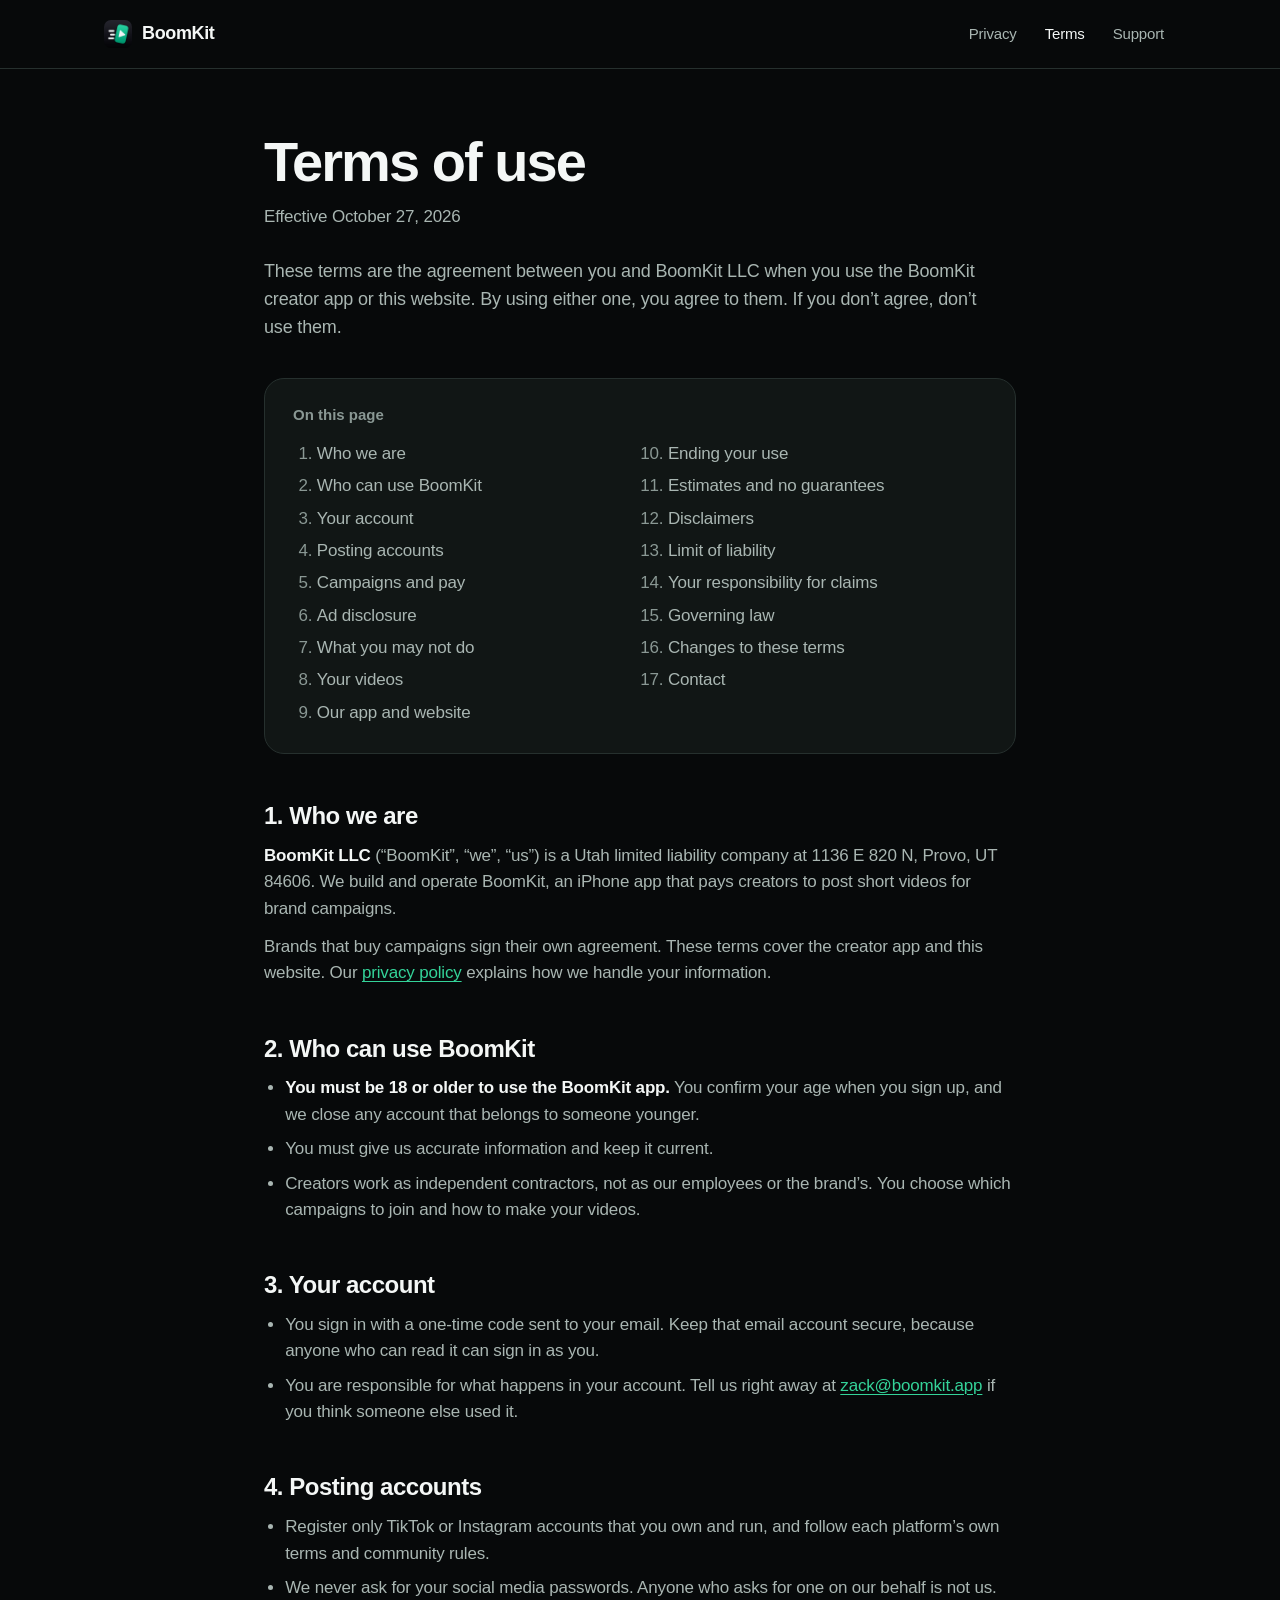
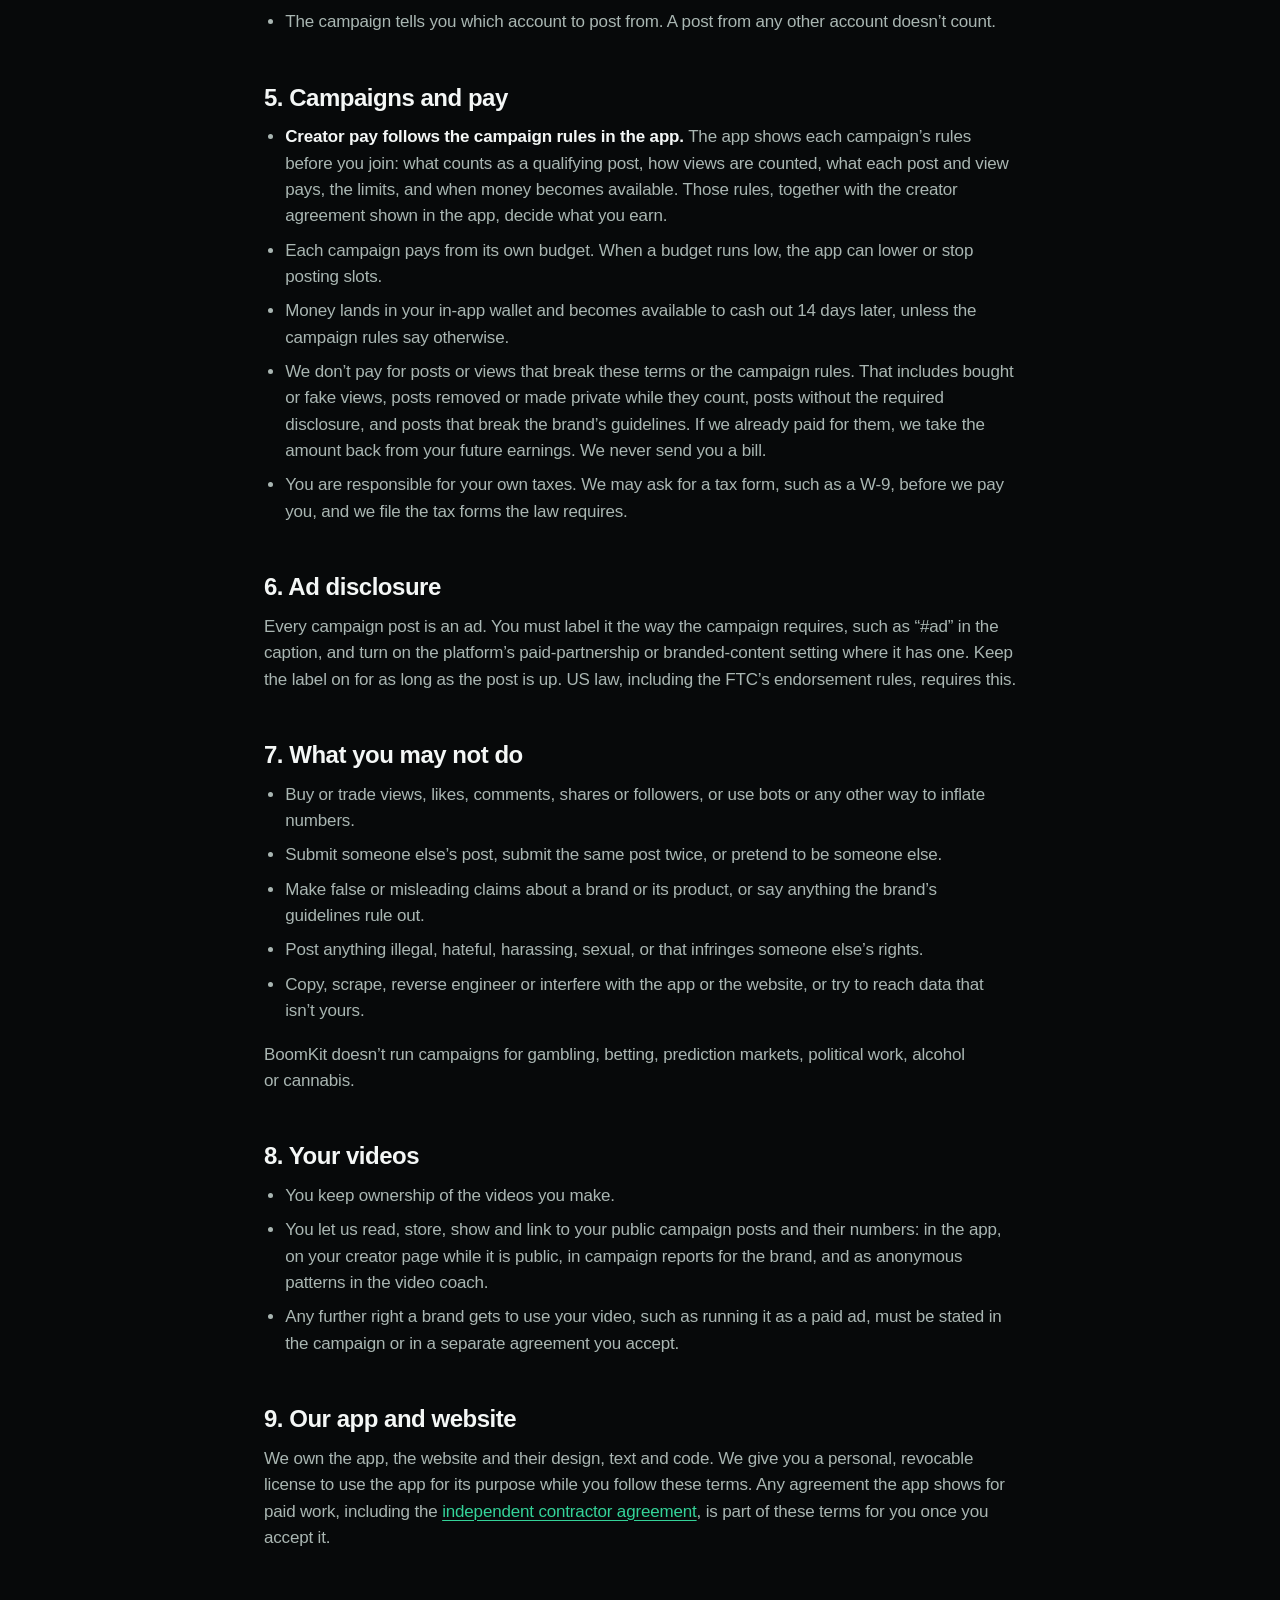
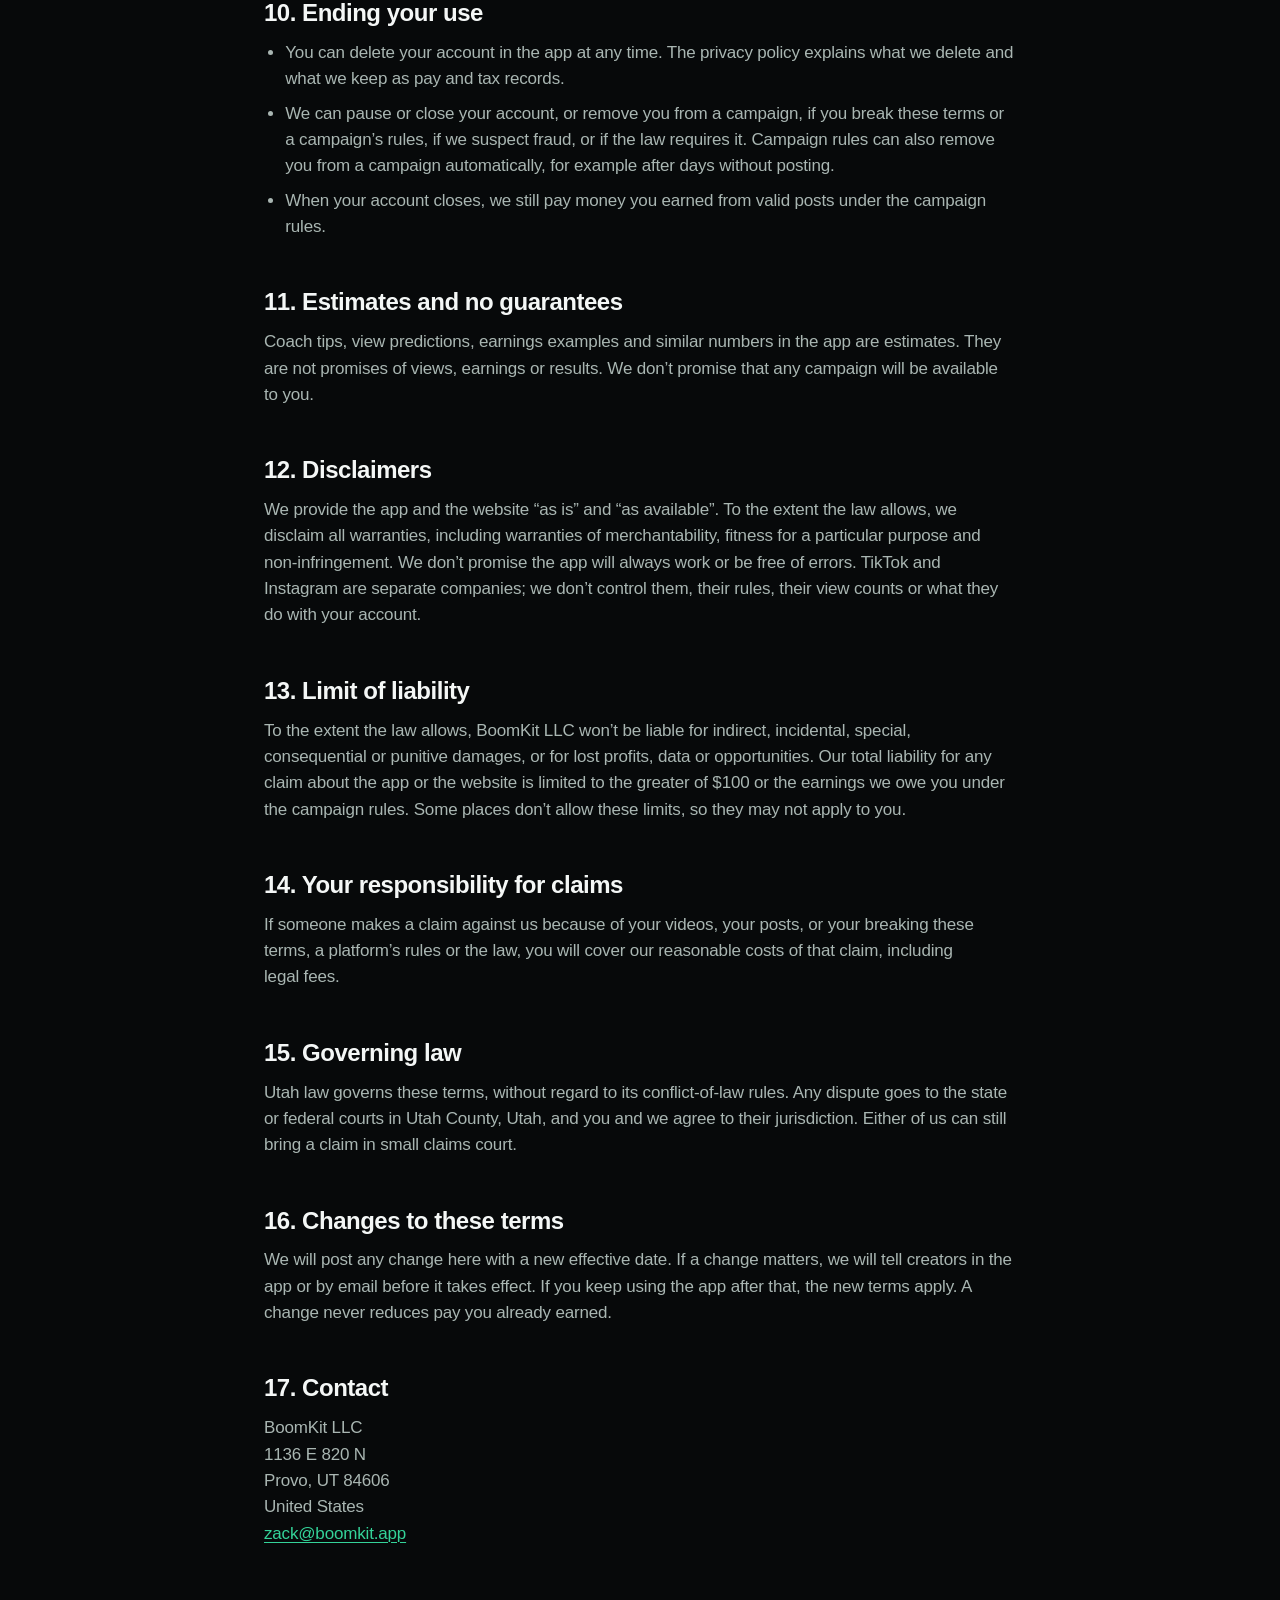
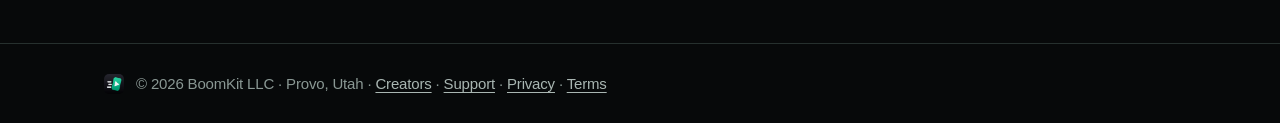
==== commit 90c4a753: "Contractor agreement page; support address zack@boomkit.app Co-Authored-By: Claude Opus 5.5 <noreply" ====
--- a/terms/index.html
+++ b/terms/index.html
@@ -138,7 +138,7 @@
 
       <section id="ours" aria-labelledby="ours-title">
         <h2 id="ours-title">9. Our app and website</h2>
-        <p>We own the app, the website and their design, text and code. We give you a personal, revocable license to use the app for its purpose while you follow these terms. Any agreement the app shows for paid work, including the independent contractor agreement, is part of these terms for you once you accept it.</p>
+        <p>We own the app, the website and their design, text and code. We give you a personal, revocable license to use the app for its purpose while you follow these terms. Any agreement the app shows for paid work, including the <a href="../contractor-agreement/">independent contractor agreement</a>, is part of these terms for you once you accept it.</p>
       </section>
 
       <section id="ending" aria-labelledby="ending-title">
